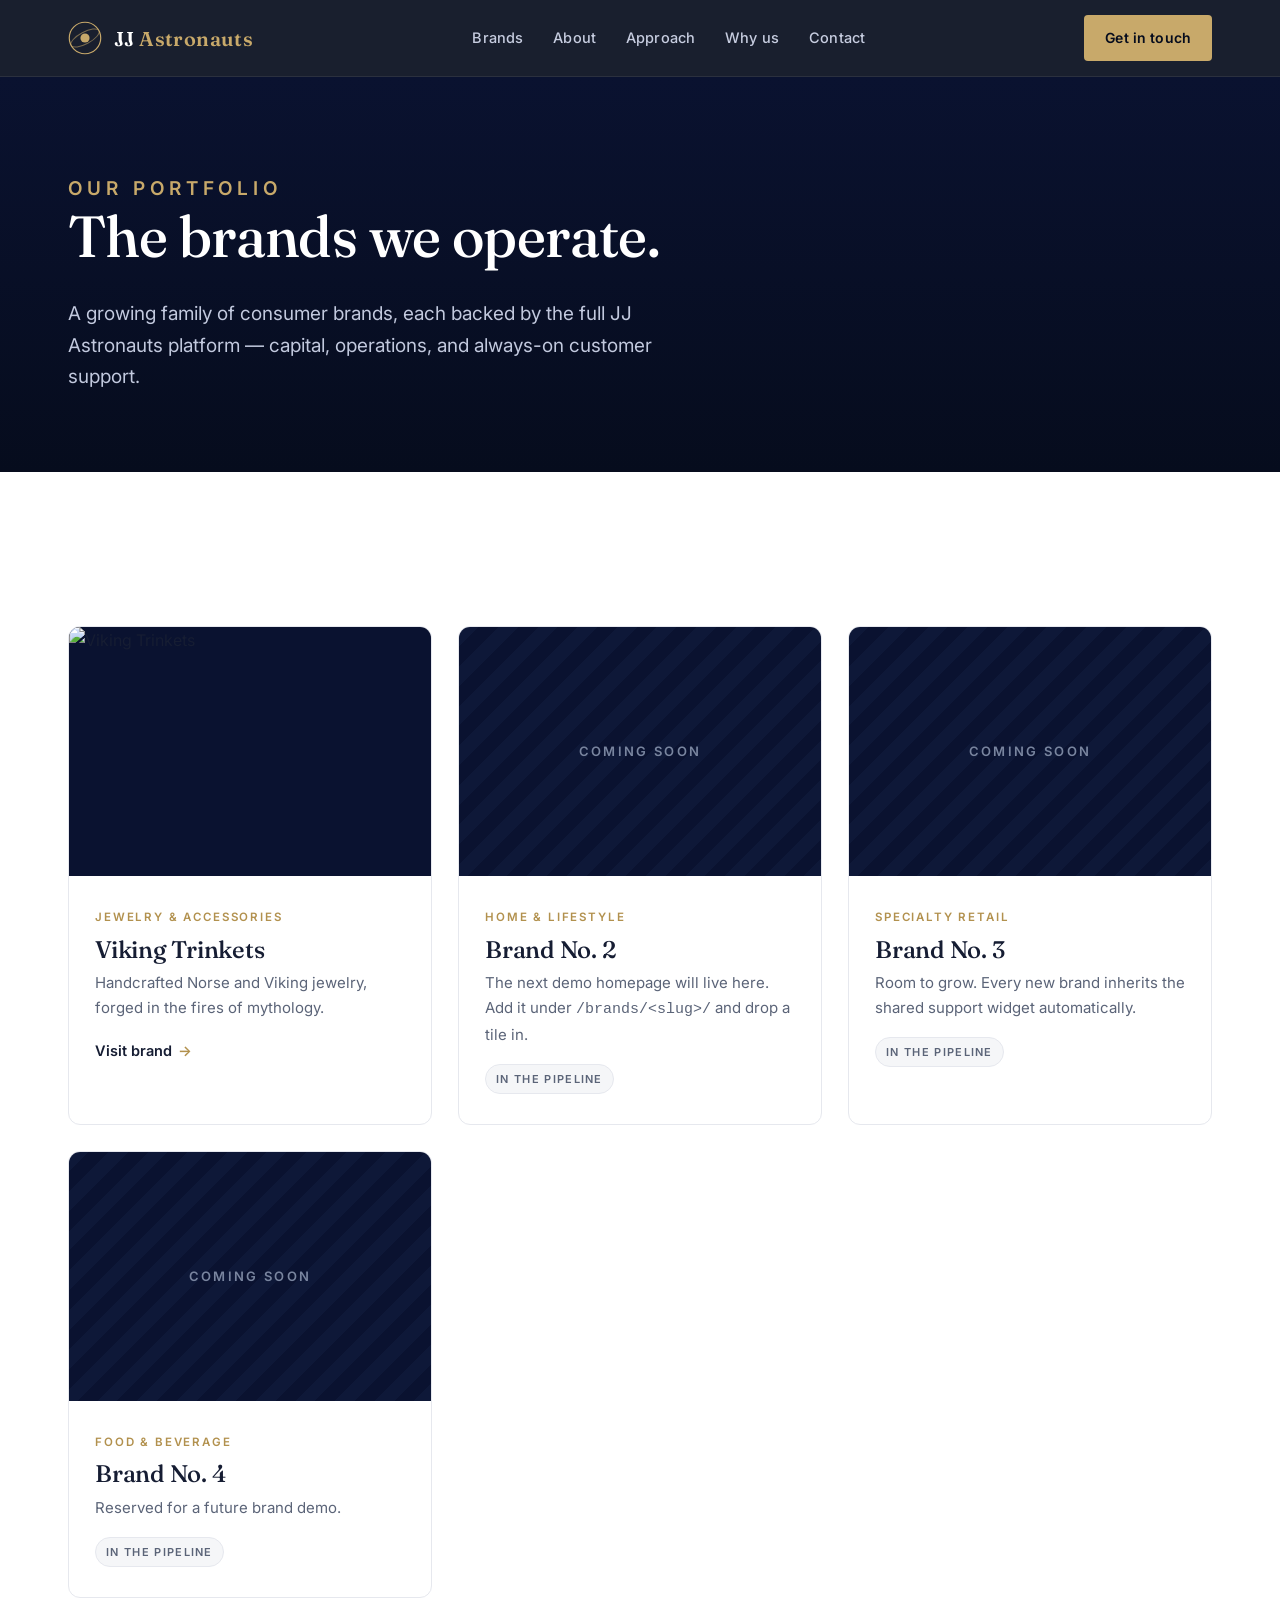
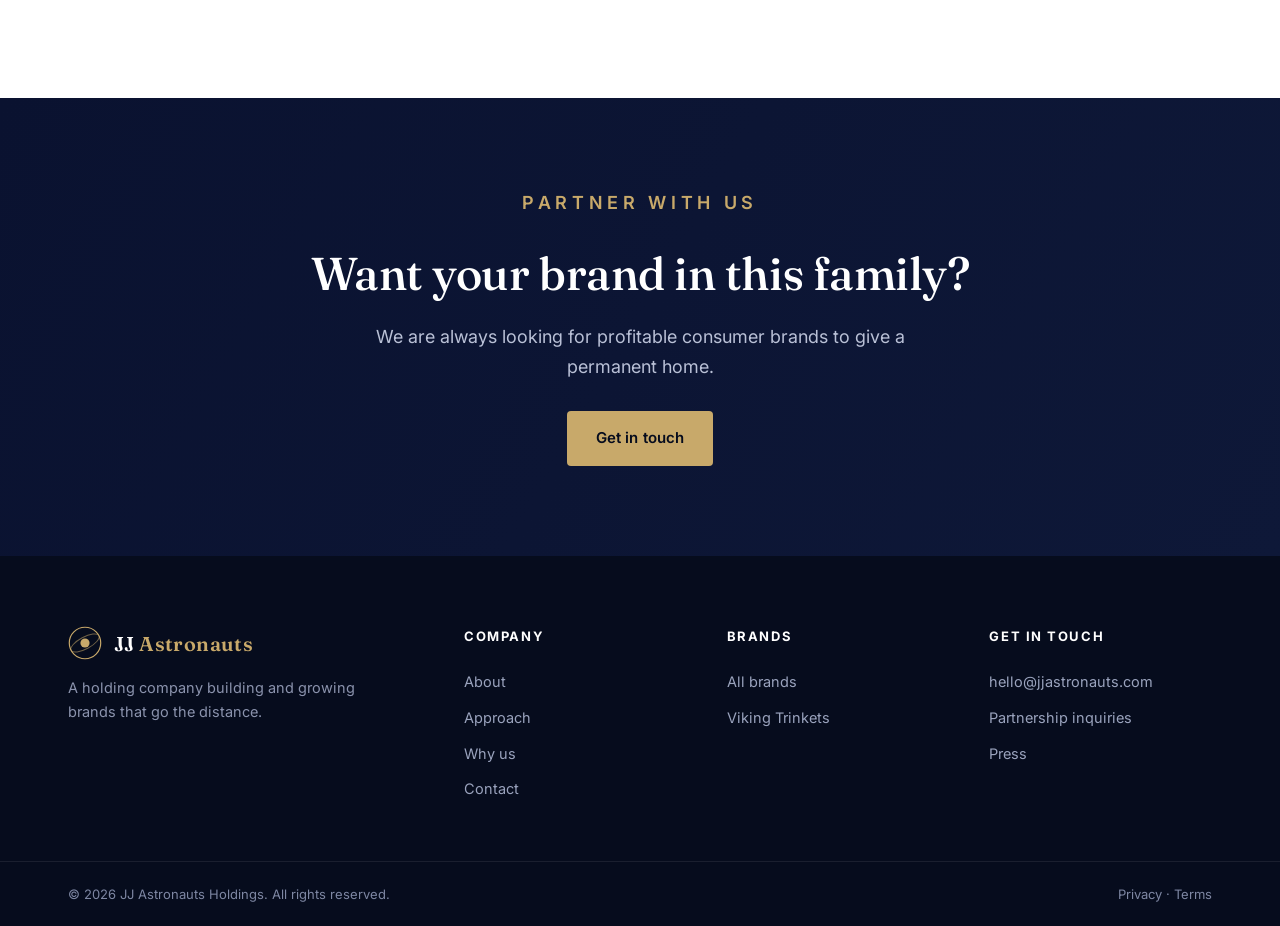
==== brands.html @ 71f46509 "Restructure as JJ Astronauts holding company with brands - New JJ Astronauts corporate homepage (pre" ====
<!DOCTYPE html>
<html lang="en">
<head>
  <meta charset="UTF-8" />
  <meta name="viewport" content="width=device-width, initial-scale=1.0" />
  <title>Our Brands — JJ Astronauts</title>
  <meta name="description" content="The family of consumer brands operated by JJ Astronauts. Explore each brand's site." />
  <link rel="preconnect" href="https://fonts.googleapis.com" />
  <link rel="preconnect" href="https://fonts.gstatic.com" crossorigin />
  <link href="https://fonts.googleapis.com/css2?family=Fraunces:ital,opsz,wght@0,9..144,400;0,9..144,500;1,9..144,400;1,9..144,500&family=Inter:wght@400;500;600;700&display=swap" rel="stylesheet" />
  <link rel="stylesheet" href="/css/corporate.css" />
</head>
<body>

  <!-- Header -->
  <header class="site-header">
    <div class="container nav-inner">
      <a class="brand-logo" href="/" aria-label="JJ Astronauts home">
        <svg class="mark" viewBox="0 0 40 40" fill="none" xmlns="http://www.w3.org/2000/svg" aria-hidden="true">
          <circle cx="20" cy="20" r="18.5" stroke="#c8a96a" stroke-width="1.4"/>
          <ellipse cx="20" cy="20" rx="18.5" ry="7" stroke="#c8a96a" stroke-width="1.1" opacity=".55" transform="rotate(-28 20 20)"/>
          <circle cx="20" cy="20" r="5.4" fill="#c8a96a"/>
        </svg>
        <span class="wordmark"><b>JJ</b> <span>Astronauts</span></span>
      </a>
      <nav class="nav-links" aria-label="Primary">
        <a href="/brands">Brands</a>
        <a href="/#about">About</a>
        <a href="/#approach">Approach</a>
        <a href="/#values">Why us</a>
        <a href="/#contact">Contact</a>
      </nav>
      <div class="nav-cta">
        <a class="btn btn-gold" href="/#contact">Get in touch</a>
      </div>
    </div>
  </header>

  <!-- Page hero -->
  <section class="page-hero">
    <div class="container">
      <p class="eyebrow on-dark">Our portfolio</p>
      <h1>The brands we operate.</h1>
      <p>A growing family of consumer brands, each backed by the full JJ Astronauts platform &mdash; capital, operations, and always-on customer support.</p>
    </div>
  </section>

  <!-- Brand grid -->
  <section class="section">
    <div class="container">
      <div class="brand-grid">

        <!-- Viking Trinkets -->
        <a class="brand-card" href="/brands/viking-trinkets">
          <div class="thumb"><img src="https://vikingtrinkets.com/cdn/shop/files/Viking_Trinkets_A_highly_detailed_articulated_silver_serpent_lNb_YsHI.png?v=1779275568&width=928" alt="Viking Trinkets" /></div>
          <div class="meta">
            <span class="cat">Jewelry &amp; Accessories</span>
            <h3>Viking Trinkets</h3>
            <p>Handcrafted Norse and Viking jewelry, forged in the fires of mythology.</p>
            <span class="visit">Visit brand <span class="arrow">&rarr;</span></span>
          </div>
        </a>

        <!-- Placeholder tiles: copy a Viking-style tile here for each new demo brand -->
        <div class="brand-card soon">
          <div class="thumb"><span>Coming soon</span></div>
          <div class="meta">
            <span class="cat">Home &amp; Lifestyle</span>
            <h3>Brand No. 2</h3>
            <p>The next demo homepage will live here. Add it under <code>/brands/&lt;slug&gt;/</code> and drop a tile in.</p>
            <span class="badge-soon">In the pipeline</span>
          </div>
        </div>

        <div class="brand-card soon">
          <div class="thumb"><span>Coming soon</span></div>
          <div class="meta">
            <span class="cat">Specialty Retail</span>
            <h3>Brand No. 3</h3>
            <p>Room to grow. Every new brand inherits the shared support widget automatically.</p>
            <span class="badge-soon">In the pipeline</span>
          </div>
        </div>

        <div class="brand-card soon">
          <div class="thumb"><span>Coming soon</span></div>
          <div class="meta">
            <span class="cat">Food &amp; Beverage</span>
            <h3>Brand No. 4</h3>
            <p>Reserved for a future brand demo.</p>
            <span class="badge-soon">In the pipeline</span>
          </div>
        </div>

      </div>
    </div>
  </section>

  <!-- CTA -->
  <section class="cta-band" id="contact">
    <div class="container">
      <p class="eyebrow on-dark">Partner with us</p>
      <h2>Want your brand in this family?</h2>
      <p>We are always looking for profitable consumer brands to give a permanent home.</p>
      <a class="btn btn-gold" href="mailto:hello@jjastronauts.com">Get in touch</a>
    </div>
  </section>

  <!-- Footer -->
  <footer class="site-footer">
    <div class="container footer-grid">
      <div class="footer-brand">
        <a class="brand-logo" href="/">
          <svg class="mark" viewBox="0 0 40 40" fill="none" xmlns="http://www.w3.org/2000/svg" aria-hidden="true">
            <circle cx="20" cy="20" r="18.5" stroke="#c8a96a" stroke-width="1.4"/>
            <ellipse cx="20" cy="20" rx="18.5" ry="7" stroke="#c8a96a" stroke-width="1.1" opacity=".55" transform="rotate(-28 20 20)"/>
            <circle cx="20" cy="20" r="5.4" fill="#c8a96a"/>
          </svg>
          <span class="wordmark"><b>JJ</b> <span>Astronauts</span></span>
        </a>
        <p>A holding company building and growing brands that go the distance.</p>
      </div>
      <div class="footer-col">
        <h4>Company</h4>
        <a href="/#about">About</a>
        <a href="/#approach">Approach</a>
        <a href="/#values">Why us</a>
        <a href="/#contact">Contact</a>
      </div>
      <div class="footer-col">
        <h4>Brands</h4>
        <a href="/brands">All brands</a>
        <a href="/brands/viking-trinkets">Viking Trinkets</a>
      </div>
      <div class="footer-col">
        <h4>Get in touch</h4>
        <a href="mailto:hello@jjastronauts.com">hello@jjastronauts.com</a>
        <a href="/#contact">Partnership inquiries</a>
        <a href="/#contact">Press</a>
      </div>
    </div>
    <div class="footer-bottom">
      <div class="container">
        <span>&copy; 2026 JJ Astronauts Holdings. All rights reserved.</span>
        <span>Privacy &middot; Terms</span>
      </div>
    </div>
  </footer>

  <!-- z3n-jjastro Zendesk Widget (shared loader, applies to every page) -->
  <script src="/zendesk.js"></script>

</body>
</html>
---- css/corporate.css ----
:root {
  --navy: #0a1230;
  --navy-deep: #060c1d;
  --navy-soft: #0e1838;
  --ink: #161d33;
  --muted: #5b6478;
  --paper: #ffffff;
  --mist: #f5f6f8;
  --line: #e6e8ee;
  --gold: #c8a96a;
  --gold-dark: #b2914e;
  --maxw: 1200px;
}

* { box-sizing: border-box; }
html { scroll-behavior: smooth; }
body {
  margin: 0;
  font-family: "Inter", system-ui, -apple-system, sans-serif;
  color: var(--ink);
  background: var(--paper);
  line-height: 1.65;
  -webkit-font-smoothing: antialiased;
}
img { max-width: 100%; display: block; }
a { color: inherit; text-decoration: none; }

h1, h2, h3 {
  font-family: "Fraunces", Georgia, serif;
  font-weight: 500;
  line-height: 1.12;
  letter-spacing: -0.01em;
  margin: 0 0 .5em;
  color: var(--ink);
}

.container { width: 100%; max-width: var(--maxw); margin: 0 auto; padding: 0 28px; }
.eyebrow {
  text-transform: uppercase;
  letter-spacing: .26em;
  font-size: 12px;
  font-weight: 600;
  color: var(--gold-dark);
  margin: 0 0 18px;
}
.eyebrow.on-dark { color: var(--gold); }

/* Buttons */
.btn {
  display: inline-flex;
  align-items: center;
  gap: 8px;
  border: 1px solid transparent;
  cursor: pointer;
  font-family: inherit;
  font-weight: 600;
  font-size: 15px;
  letter-spacing: .01em;
  padding: 14px 28px;
  border-radius: 4px;
  transition: all .18s ease;
}
.btn-gold { background: var(--gold); color: var(--navy-deep); }
.btn-gold:hover { background: var(--gold-dark); color: #fff; }
.btn-ghost { background: transparent; color: #fff; border-color: rgba(255,255,255,.35); }
.btn-ghost:hover { border-color: #fff; background: rgba(255,255,255,.06); }
.btn-dark { background: var(--navy); color: #fff; }
.btn-dark:hover { background: var(--navy-soft); }
.btn-outline { background: transparent; color: var(--ink); border-color: var(--line); }
.btn-outline:hover { border-color: var(--ink); }

/* Header / nav */
.site-header {
  position: sticky;
  top: 0;
  z-index: 60;
  background: rgba(6, 12, 29, .92);
  backdrop-filter: blur(10px);
  border-bottom: 1px solid rgba(255,255,255,.08);
}
.nav-inner {
  display: flex;
  align-items: center;
  justify-content: space-between;
  height: 76px;
  gap: 28px;
}
.brand-logo { display: flex; align-items: center; gap: 12px; color: #fff; }
.brand-logo .mark { width: 34px; height: 34px; flex: none; }
.brand-logo .wordmark { font-family: "Fraunces", serif; font-size: 20px; letter-spacing: .02em; }
.brand-logo .wordmark b { font-weight: 600; }
.brand-logo .wordmark span { color: var(--gold); font-weight: 600; }
.nav-links { display: flex; align-items: center; gap: 30px; }
.nav-links a {
  color: #c7cde0;
  font-size: 14.5px;
  font-weight: 500;
  letter-spacing: .01em;
  transition: color .15s ease;
}
.nav-links a:hover { color: #fff; }
.nav-cta { display: flex; align-items: center; gap: 14px; }
.nav-cta .btn { padding: 10px 20px; font-size: 14px; }

/* Hero */
.hero {
  background:
    radial-gradient(1px 1px at 20% 30%, rgba(255,255,255,.7), transparent),
    radial-gradient(1px 1px at 70% 20%, rgba(255,255,255,.5), transparent),
    radial-gradient(1.5px 1.5px at 40% 70%, rgba(255,255,255,.6), transparent),
    radial-gradient(1px 1px at 85% 60%, rgba(255,255,255,.45), transparent),
    radial-gradient(1px 1px at 55% 45%, rgba(255,255,255,.5), transparent),
    radial-gradient(900px 500px at 75% -10%, rgba(60,90,180,.35), transparent),
    linear-gradient(180deg, var(--navy) 0%, var(--navy-deep) 100%);
  color: #fff;
  position: relative;
  overflow: hidden;
}
.hero-inner { padding: 110px 0 120px; max-width: 760px; }
.hero h1 { font-size: clamp(40px, 6vw, 72px); color: #fff; margin-bottom: 22px; }
.hero h1 em { font-style: italic; color: var(--gold); }
.hero p.lead { font-size: 20px; color: #c2c9de; max-width: 600px; margin: 0 0 36px; }
.hero-actions { display: flex; gap: 14px; flex-wrap: wrap; }

/* Stats band */
.stats {
  background: var(--navy-deep);
  border-top: 1px solid rgba(255,255,255,.08);
  color: #fff;
}
.stats-grid {
  display: grid;
  grid-template-columns: repeat(4, 1fr);
  gap: 1px;
  background: rgba(255,255,255,.08);
}
.stat { background: var(--navy-deep); padding: 40px 28px; text-align: center; }
.stat .num { font-family: "Fraunces", serif; font-size: 44px; color: var(--gold); line-height: 1; }
.stat .label { color: #9aa3bd; font-size: 14px; margin-top: 10px; letter-spacing: .04em; }

/* Section base */
.section { padding: 100px 0; }
.section.mist { background: var(--mist); }
.section-head { max-width: 680px; }
.section-head.center { margin: 0 auto; text-align: center; }
.section-head h2 { font-size: clamp(30px, 4vw, 46px); }
.section-head p { color: var(--muted); font-size: 18px; }

/* About split */
.split { display: grid; grid-template-columns: 0.9fr 1.1fr; gap: 64px; align-items: start; }
.split h2 { font-size: clamp(28px, 3.6vw, 42px); }
.split .body p { color: var(--muted); font-size: 17px; margin-bottom: 18px; }
.split .body p:last-child { margin-bottom: 0; }

/* Approach cards */
.cards { display: grid; grid-template-columns: repeat(3, 1fr); gap: 24px; margin-top: 54px; }
.card {
  background: var(--paper);
  border: 1px solid var(--line);
  border-radius: 10px;
  padding: 36px 30px;
  transition: transform .2s ease, box-shadow .2s ease;
}
.card:hover { transform: translateY(-4px); box-shadow: 0 18px 40px rgba(10,18,48,.08); }
.card .ico {
  width: 46px; height: 46px; border-radius: 9px;
  background: var(--navy); color: var(--gold);
  display: grid; place-items: center; margin-bottom: 22px;
}
.card h3 { font-size: 22px; margin-bottom: 10px; }
.card p { color: var(--muted); font-size: 15.5px; margin: 0; }

/* Featured / brand tiles */
.brand-grid { display: grid; grid-template-columns: repeat(3, 1fr); gap: 26px; margin-top: 54px; }
.brand-card {
  position: relative;
  display: block;
  border: 1px solid var(--line);
  border-radius: 12px;
  overflow: hidden;
  background: var(--paper);
  transition: transform .22s ease, box-shadow .22s ease, border-color .22s ease;
}
.brand-card:hover { transform: translateY(-5px); box-shadow: 0 24px 50px rgba(10,18,48,.12); border-color: #d6dae4; }
.brand-card .thumb { aspect-ratio: 16 / 11; overflow: hidden; background: var(--navy); }
.brand-card .thumb img { width: 100%; height: 100%; object-fit: cover; transition: transform .4s ease; }
.brand-card:hover .thumb img { transform: scale(1.05); }
.brand-card .meta { padding: 26px 26px 30px; }
.brand-card .cat { text-transform: uppercase; letter-spacing: .16em; font-size: 11.5px; font-weight: 600; color: var(--gold-dark); }
.brand-card h3 { font-size: 24px; margin: 8px 0 8px; }
.brand-card p { color: var(--muted); font-size: 15px; margin: 0 0 16px; }
.brand-card .visit { color: var(--ink); font-weight: 600; font-size: 14.5px; display: inline-flex; gap: 6px; align-items: center; }
.brand-card .visit .arrow { color: var(--gold-dark); transition: transform .2s ease; }
.brand-card:hover .visit .arrow { transform: translateX(4px); }

/* Soon tile */
.brand-card.soon { cursor: default; }
.brand-card.soon:hover { transform: none; box-shadow: none; border-color: var(--line); }
.brand-card.soon .thumb {
  background:
    repeating-linear-gradient(135deg, #0e1838 0 14px, #0a1230 14px 28px);
  display: grid; place-items: center;
}
.brand-card.soon .thumb span { color: #79859f; font-size: 13px; letter-spacing: .18em; text-transform: uppercase; font-weight: 600; }
.badge-soon { display: inline-block; background: var(--mist); border: 1px solid var(--line); color: var(--muted); font-size: 11px; font-weight: 600; letter-spacing: .12em; text-transform: uppercase; padding: 5px 10px; border-radius: 999px; }

.center-cta { text-align: center; margin-top: 50px; }

/* Values band */
.values { background: var(--navy); color: #fff; }
.values .section-head h2 { color: #fff; }
.values .section-head p { color: #aab2cb; }
.values-grid { display: grid; grid-template-columns: repeat(3, 1fr); gap: 40px; margin-top: 50px; }
.value h3 { color: #fff; font-size: 21px; display: flex; align-items: center; gap: 12px; }
.value h3::before { content: ""; width: 26px; height: 2px; background: var(--gold); }
.value p { color: #aab2cb; font-size: 15.5px; margin: 8px 0 0; }

/* CTA */
.cta-band {
  background: linear-gradient(120deg, var(--navy) 0%, var(--navy-soft) 100%);
  color: #fff; text-align: center; padding: 90px 0;
}
.cta-band h2 { color: #fff; font-size: clamp(30px, 4vw, 46px); }
.cta-band p { color: #b9c0d6; font-size: 18px; max-width: 540px; margin: 0 auto 30px; }

/* Page hero (brands/about) */
.page-hero {
  background: linear-gradient(180deg, var(--navy) 0%, var(--navy-deep) 100%);
  color: #fff; padding: 90px 0 80px;
}
.page-hero h1 { color: #fff; font-size: clamp(36px, 5vw, 58px); }
.page-hero p { color: #c2c9de; font-size: 19px; max-width: 620px; margin: 6px 0 0; }

/* Footer */
.site-footer { background: var(--navy-deep); color: #aeb6cd; padding-top: 70px; }
.footer-grid { display: grid; grid-template-columns: 1.6fr 1fr 1fr 1fr; gap: 40px; padding-bottom: 54px; }
.footer-brand .brand-logo { margin-bottom: 16px; }
.footer-brand p { color: #8b93ad; font-size: 14.5px; max-width: 300px; }
.footer-col h4 { color: #fff; font-family: "Inter", sans-serif; font-size: 13px; text-transform: uppercase; letter-spacing: .12em; margin: 0 0 16px; }
.footer-col a { display: block; padding: 6px 0; font-size: 14.5px; color: #9aa3bd; }
.footer-col a:hover { color: var(--gold); }
.footer-bottom { border-top: 1px solid rgba(255,255,255,.08); padding: 22px 0; }
.footer-bottom .container { display: flex; justify-content: space-between; flex-wrap: wrap; gap: 10px; font-size: 13px; color: #7e87a3; }

/* Responsive */
@media (max-width: 980px) {
  .stats-grid { grid-template-columns: repeat(2, 1fr); }
  .split { grid-template-columns: 1fr; gap: 32px; }
  .cards, .brand-grid, .values-grid { grid-template-columns: 1fr 1fr; }
  .footer-grid { grid-template-columns: 1fr 1fr; }
}
@media (max-width: 720px) {
  .nav-links { display: none; }
  .cards, .brand-grid, .values-grid { grid-template-columns: 1fr; }
  .hero-inner { padding: 80px 0 90px; }
  .section { padding: 70px 0; }
}
@media (max-width: 520px) {
  .stats-grid { grid-template-columns: 1fr; }
  .footer-grid { grid-template-columns: 1fr; }
}
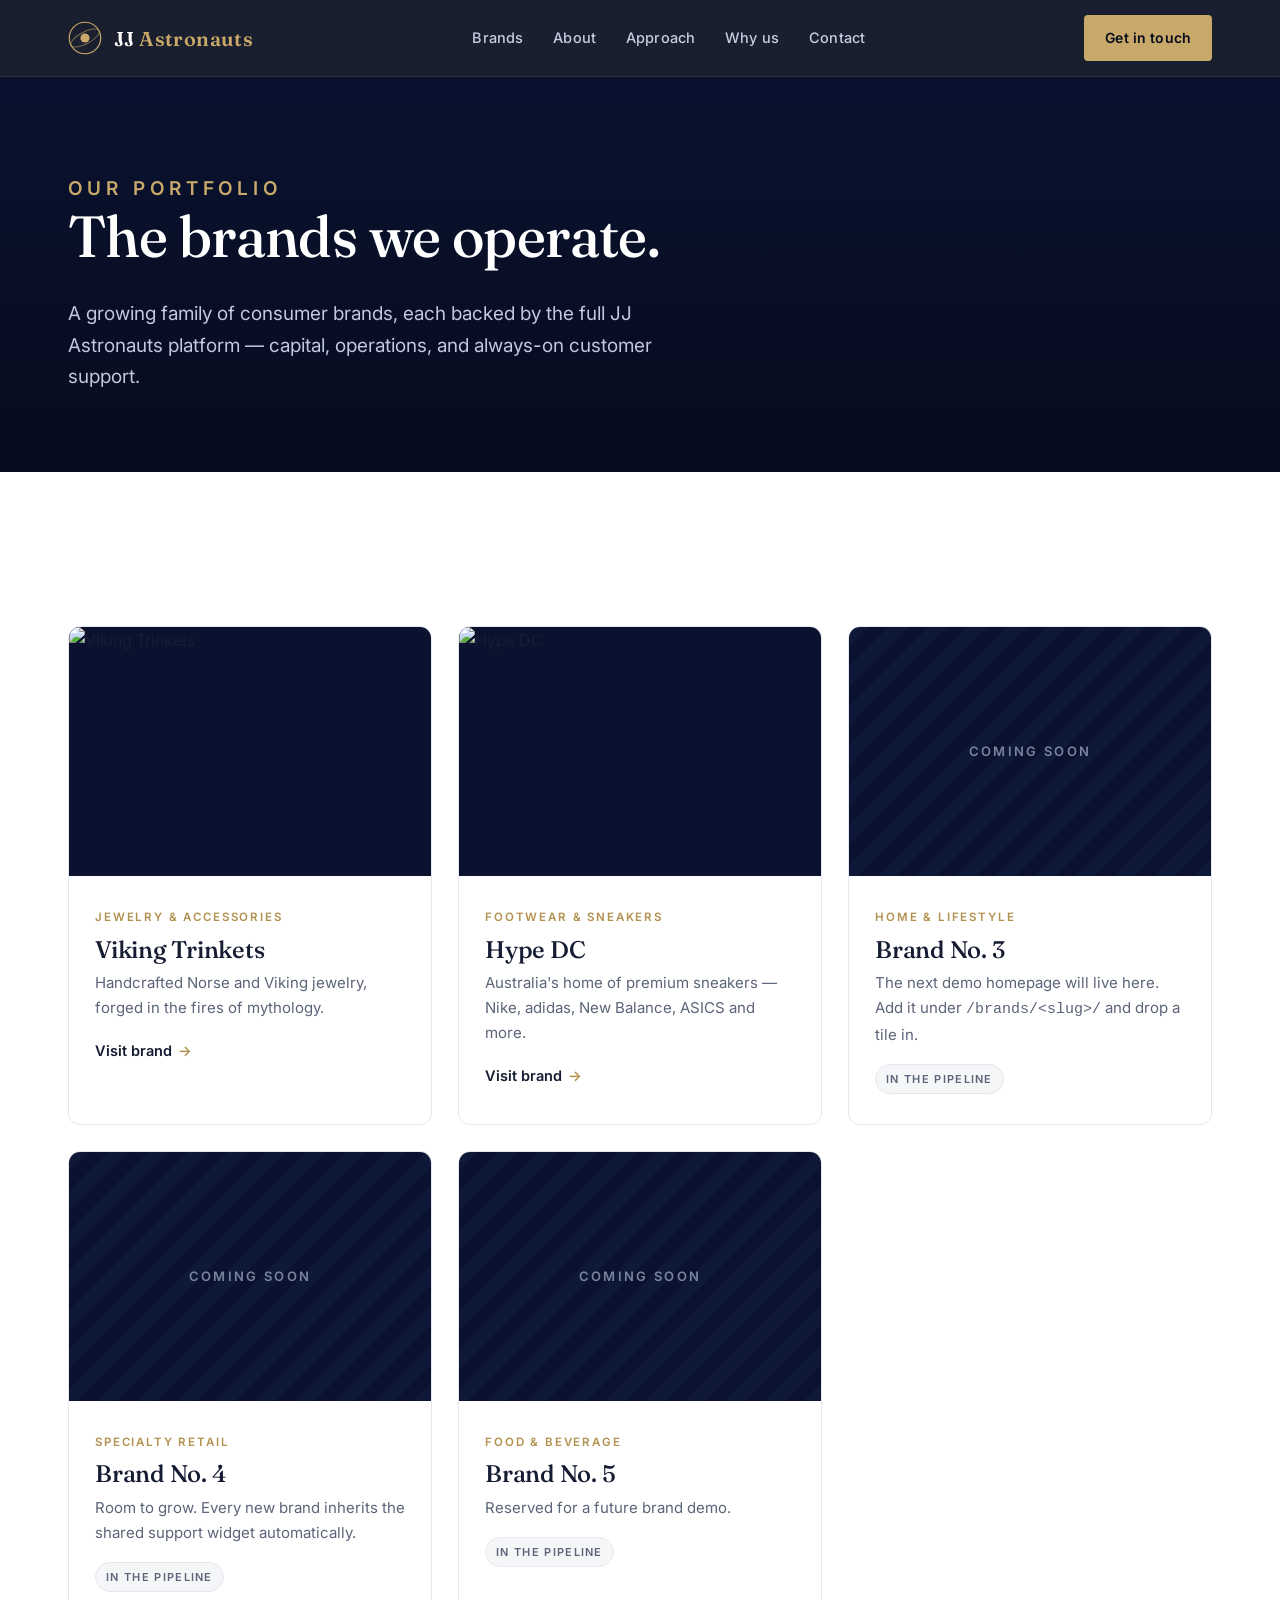
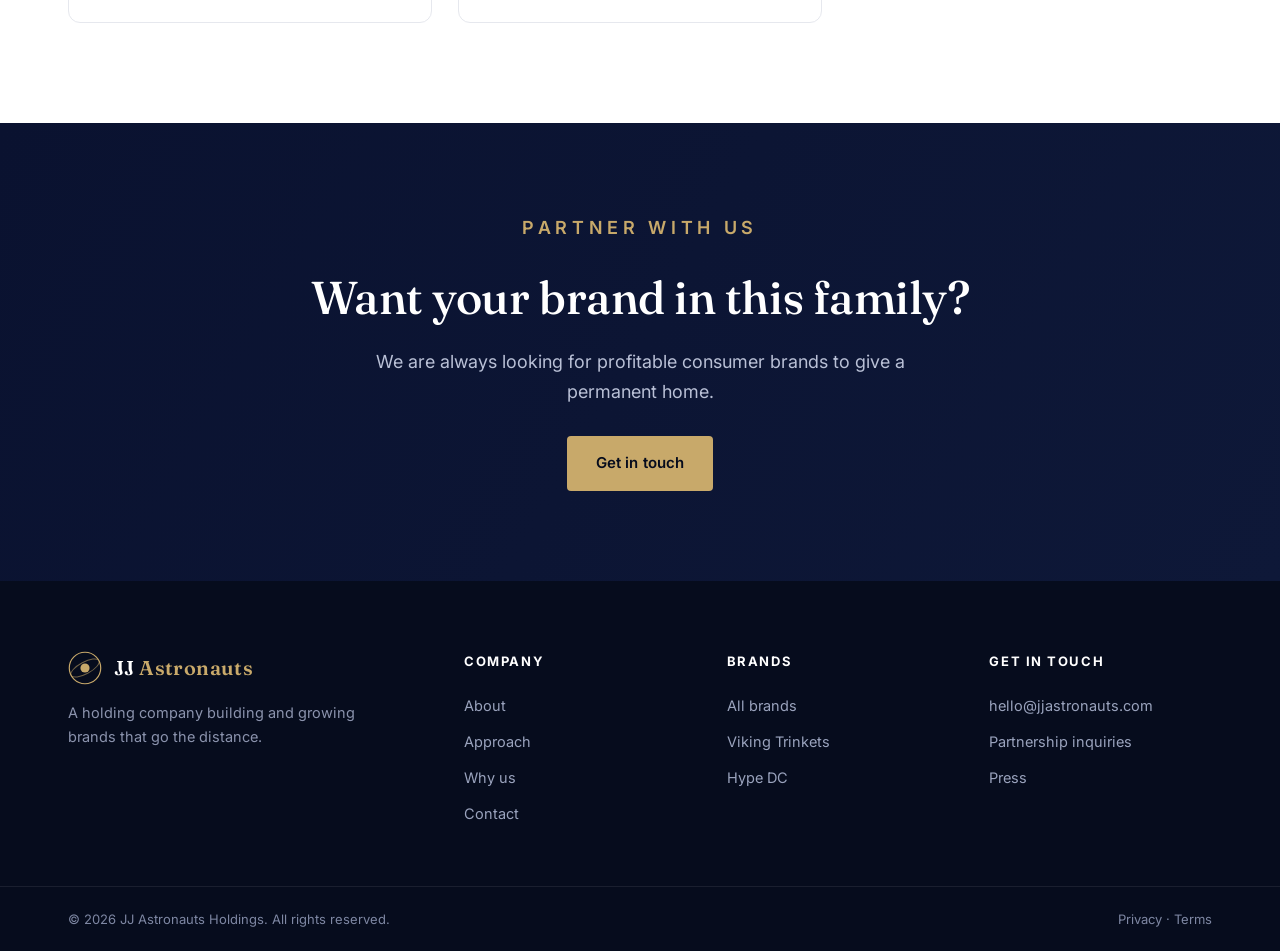
==== commit 002fcaf0: "Add Hype DC brand (sneaker retailer) emulating hypedc.com/au - New /brands/hype-dc demo homepage in " ====
--- a/brands.html
+++ b/brands.html
@@ -61,12 +61,23 @@
           </div>
         </a>
 
-        <!-- Placeholder tiles: copy a Viking-style tile here for each new demo brand -->
+        <!-- Hype DC -->
+        <a class="brand-card" href="/brands/hype-dc">
+          <div class="thumb"><img src="https://images.unsplash.com/photo-1542291026-7eec264c27ff?w=900&q=80" alt="Hype DC" /></div>
+          <div class="meta">
+            <span class="cat">Footwear &amp; Sneakers</span>
+            <h3>Hype DC</h3>
+            <p>Australia's home of premium sneakers &mdash; Nike, adidas, New Balance, ASICS and more.</p>
+            <span class="visit">Visit brand <span class="arrow">&rarr;</span></span>
+          </div>
+        </a>
+
+        <!-- Placeholder tiles: copy a brand tile here for each new demo brand -->
         <div class="brand-card soon">
           <div class="thumb"><span>Coming soon</span></div>
           <div class="meta">
             <span class="cat">Home &amp; Lifestyle</span>
-            <h3>Brand No. 2</h3>
+            <h3>Brand No. 3</h3>
             <p>The next demo homepage will live here. Add it under <code>/brands/&lt;slug&gt;/</code> and drop a tile in.</p>
             <span class="badge-soon">In the pipeline</span>
           </div>
@@ -76,7 +87,7 @@
           <div class="thumb"><span>Coming soon</span></div>
           <div class="meta">
             <span class="cat">Specialty Retail</span>
-            <h3>Brand No. 3</h3>
+            <h3>Brand No. 4</h3>
             <p>Room to grow. Every new brand inherits the shared support widget automatically.</p>
             <span class="badge-soon">In the pipeline</span>
           </div>
@@ -86,7 +97,7 @@
           <div class="thumb"><span>Coming soon</span></div>
           <div class="meta">
             <span class="cat">Food &amp; Beverage</span>
-            <h3>Brand No. 4</h3>
+            <h3>Brand No. 5</h3>
             <p>Reserved for a future brand demo.</p>
             <span class="badge-soon">In the pipeline</span>
           </div>
@@ -131,6 +142,7 @@
         <h4>Brands</h4>
         <a href="/brands">All brands</a>
         <a href="/brands/viking-trinkets">Viking Trinkets</a>
+        <a href="/brands/hype-dc">Hype DC</a>
       </div>
       <div class="footer-col">
         <h4>Get in touch</h4>
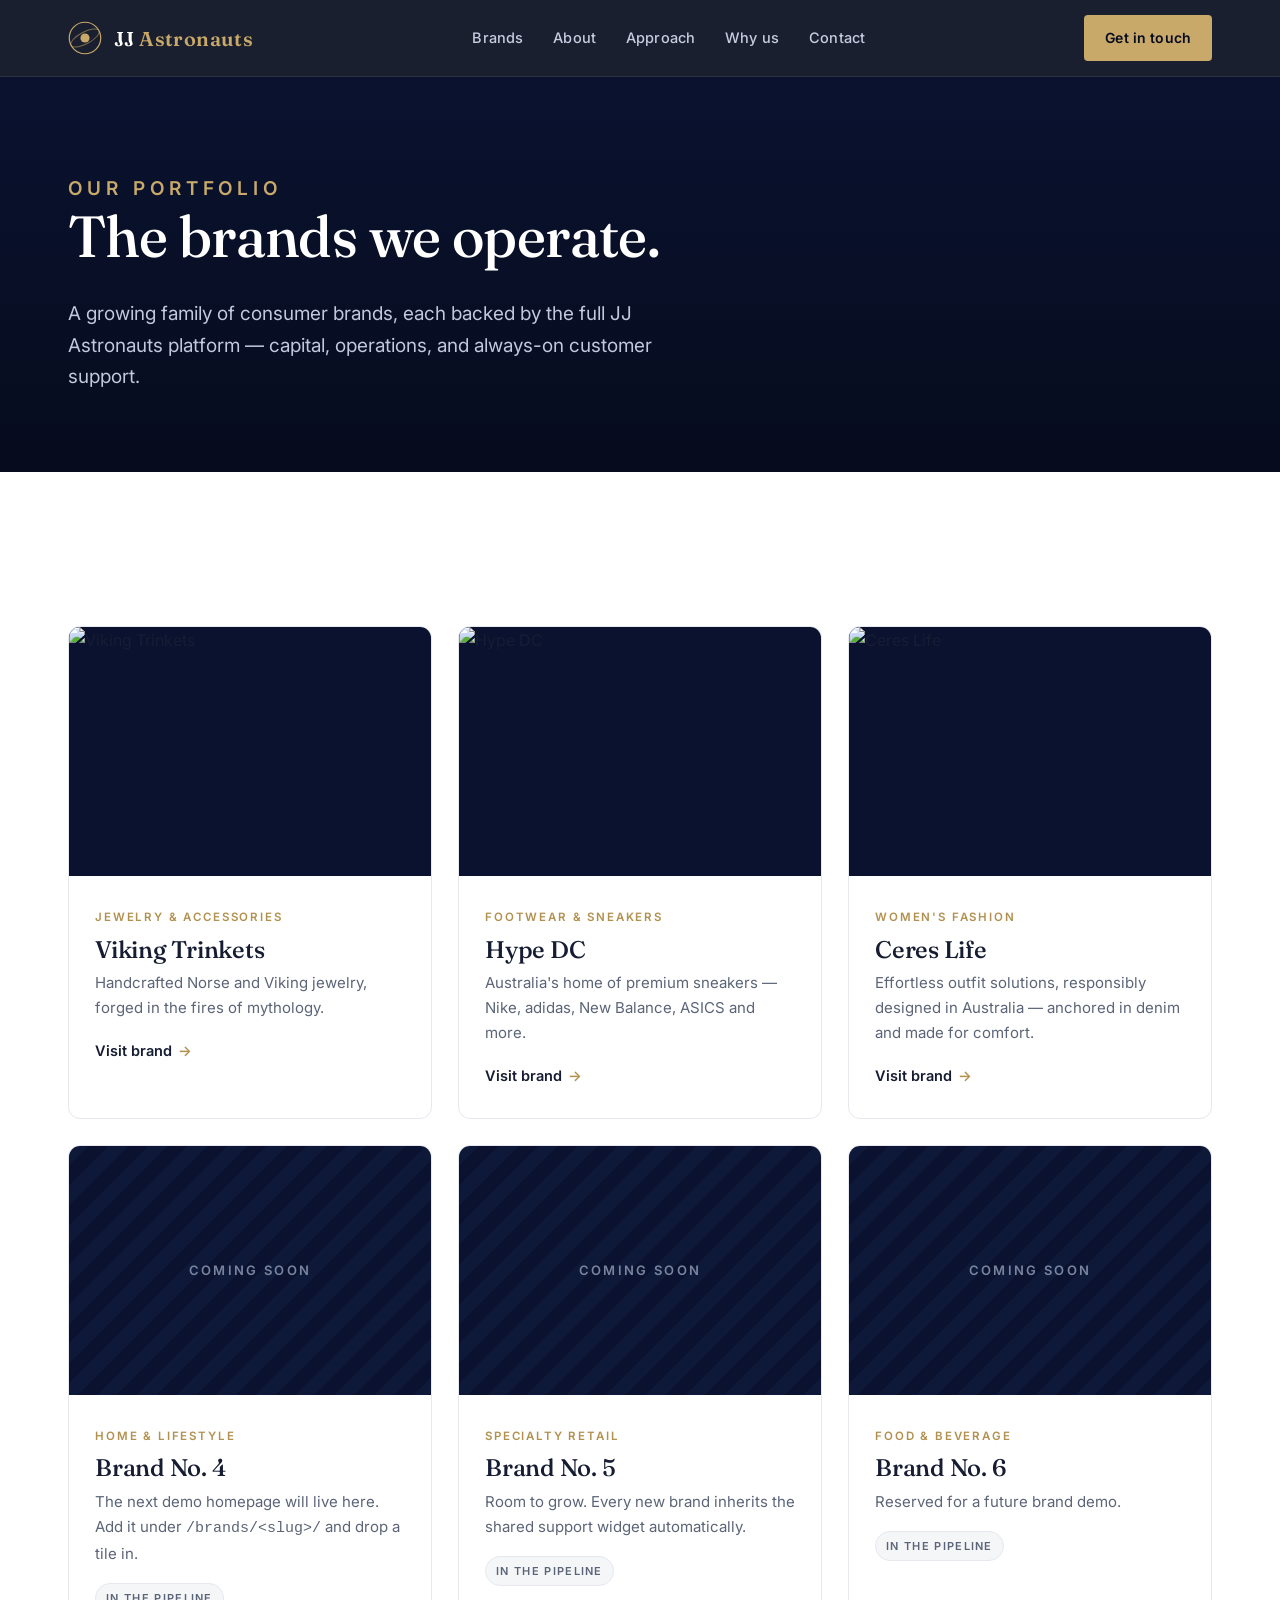
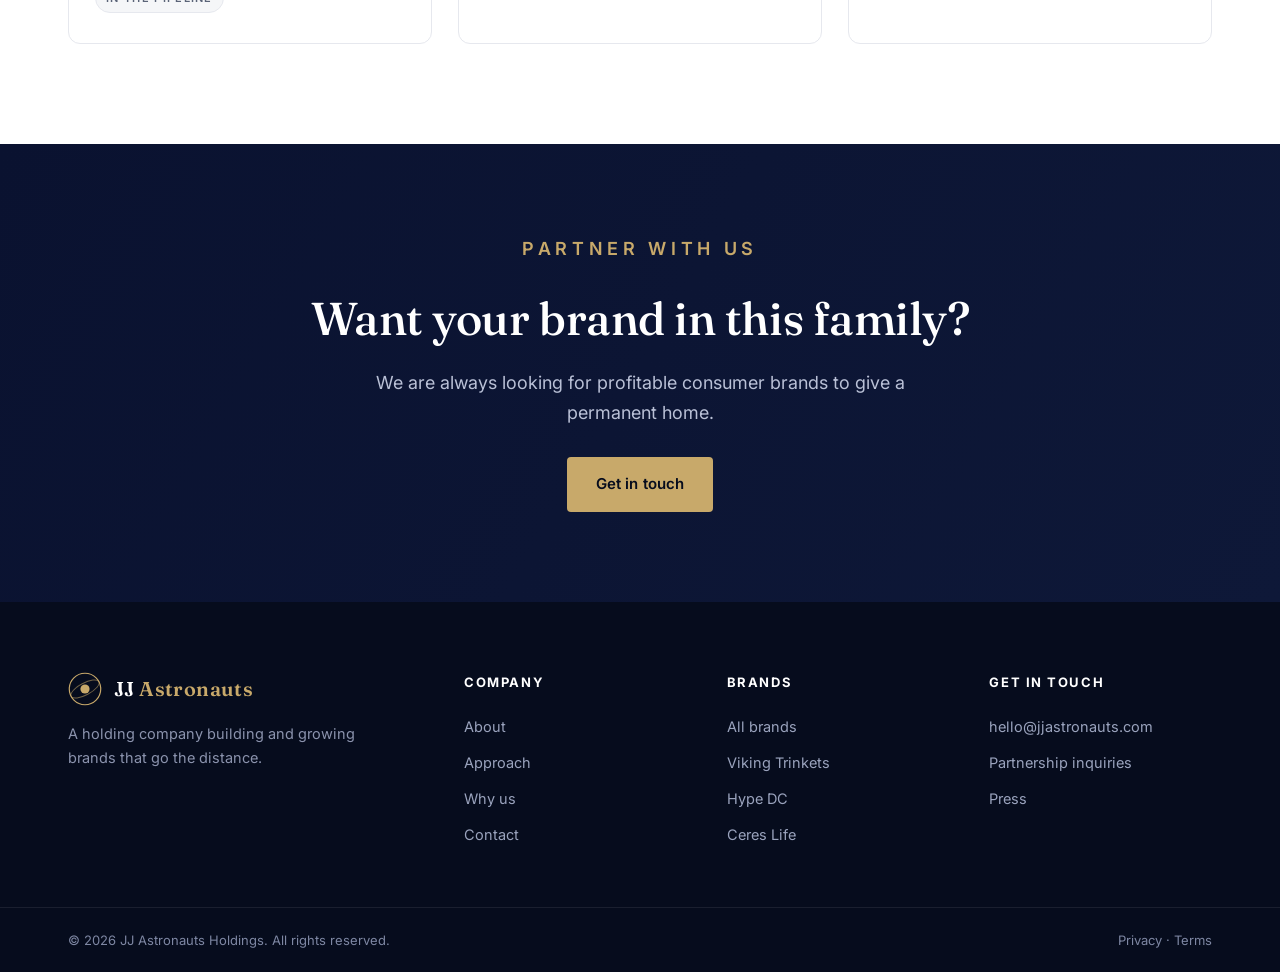
==== commit 883ec1a1: "Add Ceres Life brand (women's fashion) emulating cereslife.com New /brands/ceres-life homepage with " ====
--- a/brands.html
+++ b/brands.html
@@ -72,12 +72,23 @@
           </div>
         </a>
 
+        <!-- Ceres Life -->
+        <a class="brand-card" href="/brands/ceres-life">
+          <div class="thumb"><img src="https://images.unsplash.com/photo-1490481651871-ab68de25d43d?w=900&q=80" alt="Ceres Life" /></div>
+          <div class="meta">
+            <span class="cat">Women's Fashion</span>
+            <h3>Ceres Life</h3>
+            <p>Effortless outfit solutions, responsibly designed in Australia &mdash; anchored in denim and made for comfort.</p>
+            <span class="visit">Visit brand <span class="arrow">&rarr;</span></span>
+          </div>
+        </a>
+
         <!-- Placeholder tiles: copy a brand tile here for each new demo brand -->
         <div class="brand-card soon">
           <div class="thumb"><span>Coming soon</span></div>
           <div class="meta">
             <span class="cat">Home &amp; Lifestyle</span>
-            <h3>Brand No. 3</h3>
+            <h3>Brand No. 4</h3>
             <p>The next demo homepage will live here. Add it under <code>/brands/&lt;slug&gt;/</code> and drop a tile in.</p>
             <span class="badge-soon">In the pipeline</span>
           </div>
@@ -87,7 +98,7 @@
           <div class="thumb"><span>Coming soon</span></div>
           <div class="meta">
             <span class="cat">Specialty Retail</span>
-            <h3>Brand No. 4</h3>
+            <h3>Brand No. 5</h3>
             <p>Room to grow. Every new brand inherits the shared support widget automatically.</p>
             <span class="badge-soon">In the pipeline</span>
           </div>
@@ -97,7 +108,7 @@
           <div class="thumb"><span>Coming soon</span></div>
           <div class="meta">
             <span class="cat">Food &amp; Beverage</span>
-            <h3>Brand No. 5</h3>
+            <h3>Brand No. 6</h3>
             <p>Reserved for a future brand demo.</p>
             <span class="badge-soon">In the pipeline</span>
           </div>
@@ -143,6 +154,7 @@
         <a href="/brands">All brands</a>
         <a href="/brands/viking-trinkets">Viking Trinkets</a>
         <a href="/brands/hype-dc">Hype DC</a>
+        <a href="/brands/ceres-life">Ceres Life</a>
       </div>
       <div class="footer-col">
         <h4>Get in touch</h4>
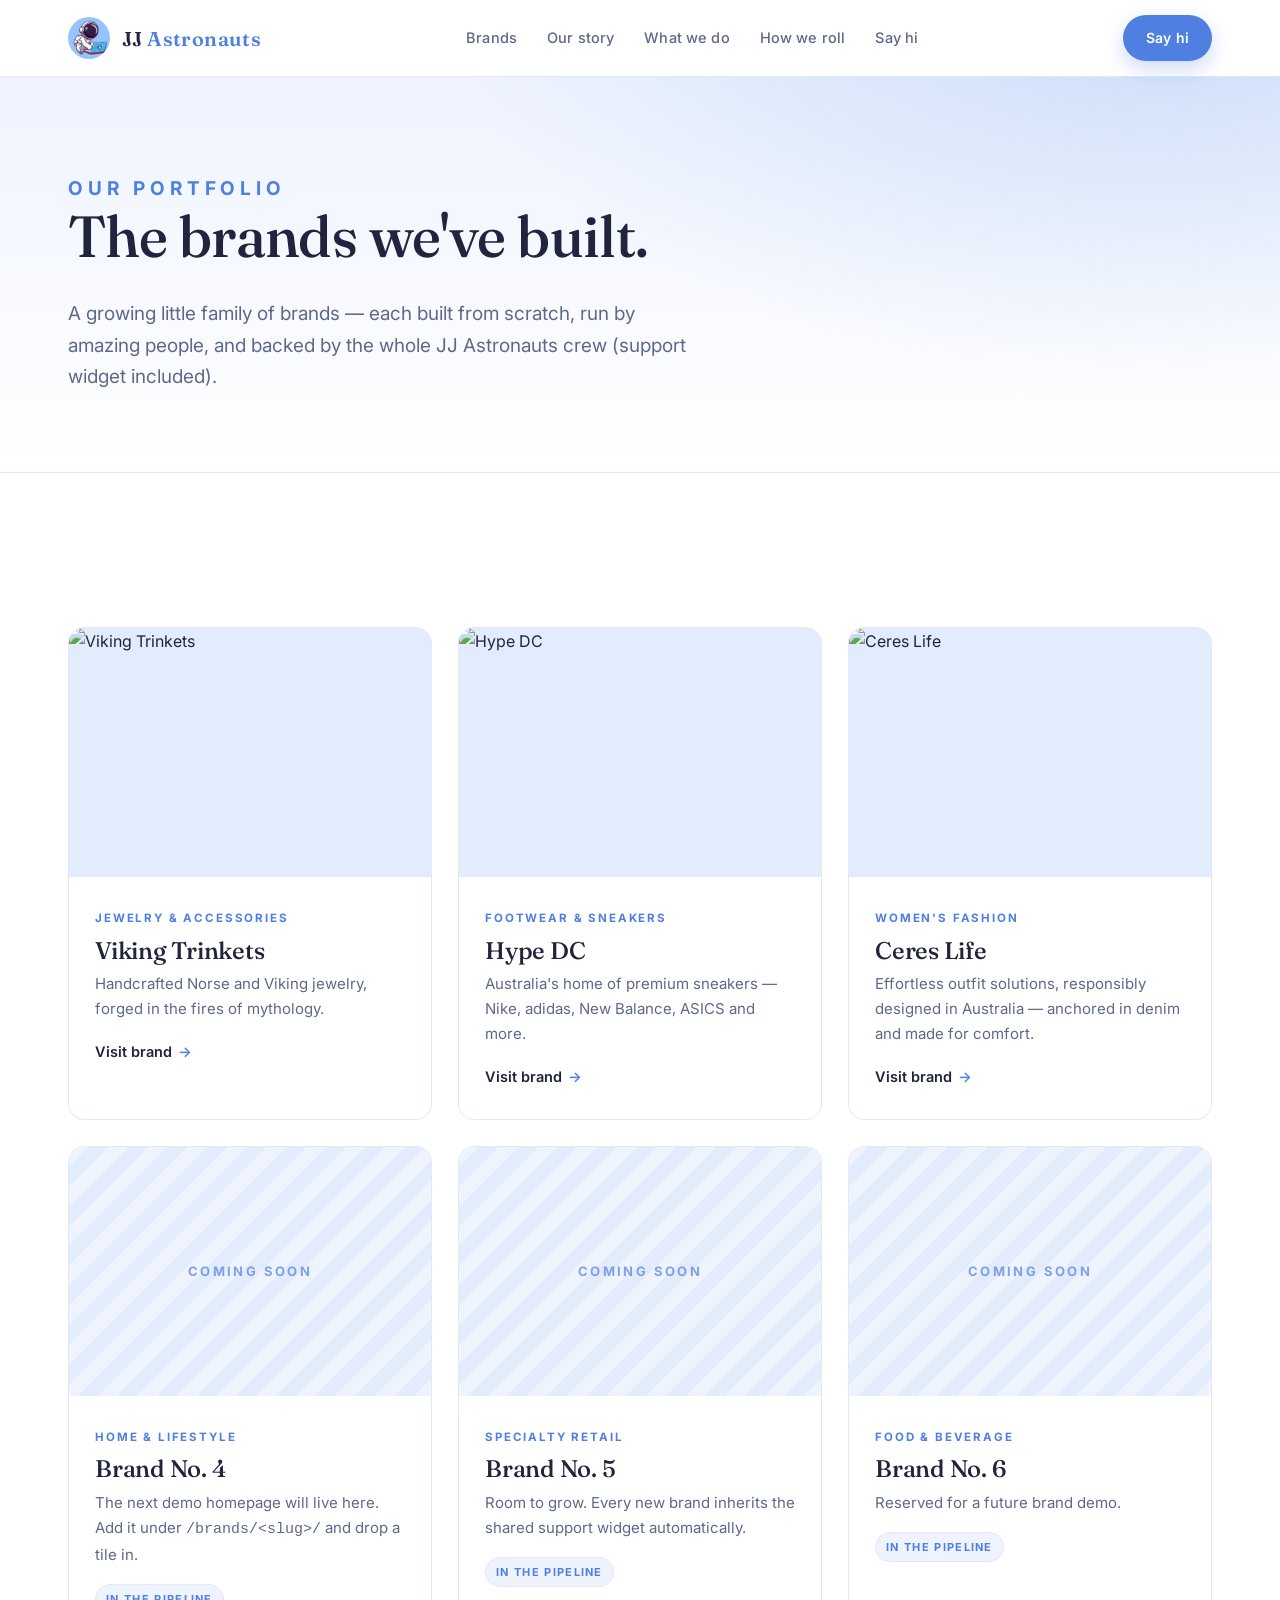
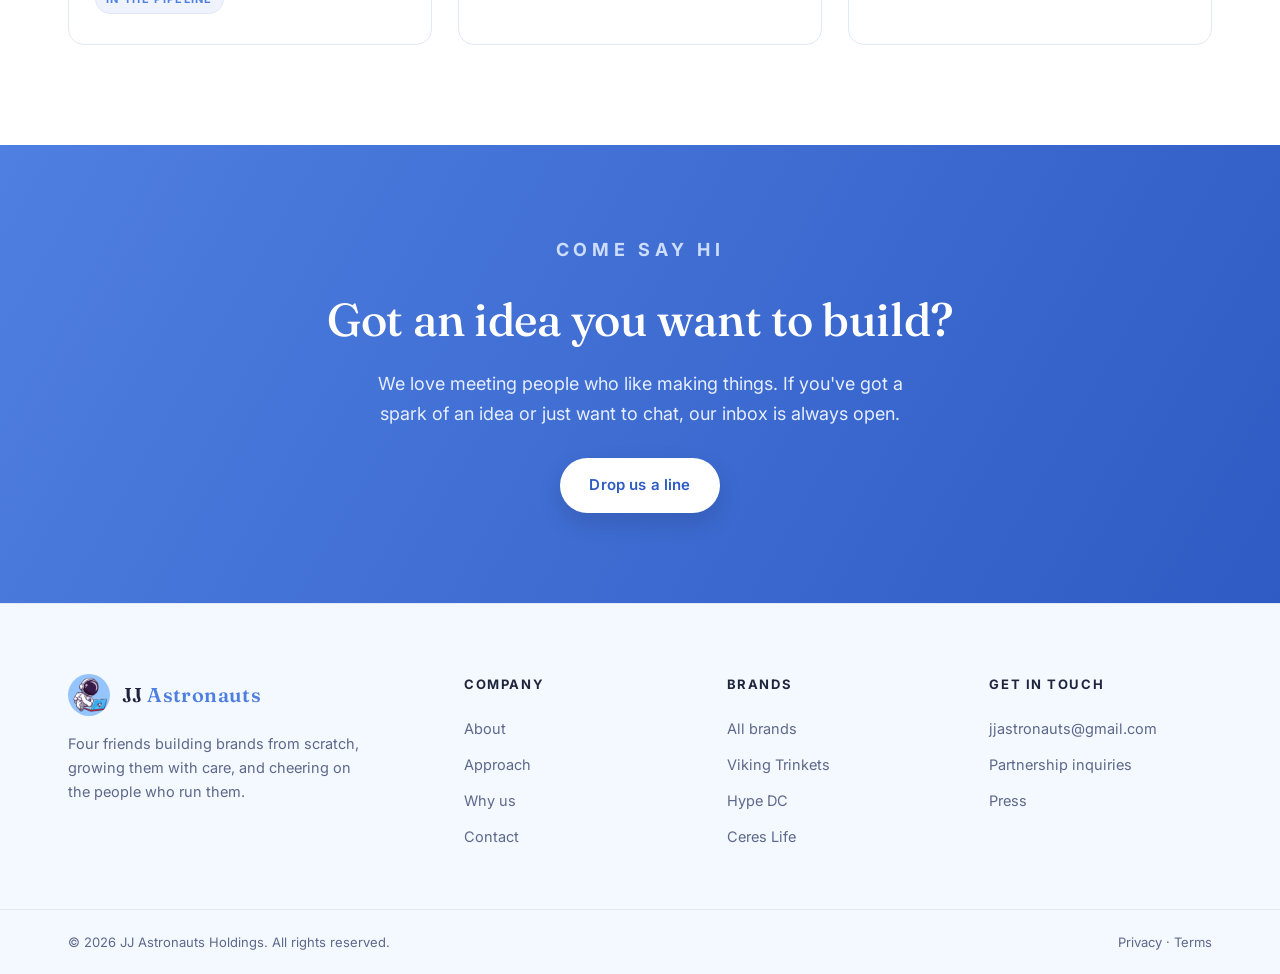
==== commit 013d6901: "Refresh JJ Astronauts site: light theme, astronaut logo, warmer copy - Rebuild corporate.css around " ====
--- a/brands.html
+++ b/brands.html
@@ -16,22 +16,18 @@
   <header class="site-header">
     <div class="container nav-inner">
       <a class="brand-logo" href="/" aria-label="JJ Astronauts home">
-        <svg class="mark" viewBox="0 0 40 40" fill="none" xmlns="http://www.w3.org/2000/svg" aria-hidden="true">
-          <circle cx="20" cy="20" r="18.5" stroke="#c8a96a" stroke-width="1.4"/>
-          <ellipse cx="20" cy="20" rx="18.5" ry="7" stroke="#c8a96a" stroke-width="1.1" opacity=".55" transform="rotate(-28 20 20)"/>
-          <circle cx="20" cy="20" r="5.4" fill="#c8a96a"/>
-        </svg>
+        <img class="mark" src="/images/jj-astronaut.png" alt="JJ Astronauts" />
         <span class="wordmark"><b>JJ</b> <span>Astronauts</span></span>
       </a>
       <nav class="nav-links" aria-label="Primary">
         <a href="/brands">Brands</a>
-        <a href="/#about">About</a>
-        <a href="/#approach">Approach</a>
-        <a href="/#values">Why us</a>
-        <a href="/#contact">Contact</a>
+        <a href="/#about">Our story</a>
+        <a href="/#approach">What we do</a>
+        <a href="/#values">How we roll</a>
+        <a href="/#contact">Say hi</a>
       </nav>
       <div class="nav-cta">
-        <a class="btn btn-gold" href="/#contact">Get in touch</a>
+        <a class="btn btn-gold" href="/#contact">Say hi</a>
       </div>
     </div>
   </header>
@@ -40,8 +36,8 @@
   <section class="page-hero">
     <div class="container">
       <p class="eyebrow on-dark">Our portfolio</p>
-      <h1>The brands we operate.</h1>
-      <p>A growing family of consumer brands, each backed by the full JJ Astronauts platform &mdash; capital, operations, and always-on customer support.</p>
+      <h1>The brands we've built.</h1>
+      <p>A growing little family of brands &mdash; each built from scratch, run by amazing people, and backed by the whole JJ Astronauts crew (support widget included).</p>
     </div>
   </section>
 
@@ -121,10 +117,10 @@
   <!-- CTA -->
   <section class="cta-band" id="contact">
     <div class="container">
-      <p class="eyebrow on-dark">Partner with us</p>
-      <h2>Want your brand in this family?</h2>
-      <p>We are always looking for profitable consumer brands to give a permanent home.</p>
-      <a class="btn btn-gold" href="mailto:hello@jjastronauts.com">Get in touch</a>
+      <p class="eyebrow on-dark">Come say hi</p>
+      <h2>Got an idea you want to build?</h2>
+      <p>We love meeting people who like making things. If you've got a spark of an idea or just want to chat, our inbox is always open.</p>
+      <a class="btn btn-gold" href="mailto:jjastronauts@gmail.com">Drop us a line</a>
     </div>
   </section>
 
@@ -133,14 +129,10 @@
     <div class="container footer-grid">
       <div class="footer-brand">
         <a class="brand-logo" href="/">
-          <svg class="mark" viewBox="0 0 40 40" fill="none" xmlns="http://www.w3.org/2000/svg" aria-hidden="true">
-            <circle cx="20" cy="20" r="18.5" stroke="#c8a96a" stroke-width="1.4"/>
-            <ellipse cx="20" cy="20" rx="18.5" ry="7" stroke="#c8a96a" stroke-width="1.1" opacity=".55" transform="rotate(-28 20 20)"/>
-            <circle cx="20" cy="20" r="5.4" fill="#c8a96a"/>
-          </svg>
+          <img class="mark" src="/images/jj-astronaut.png" alt="JJ Astronauts" />
           <span class="wordmark"><b>JJ</b> <span>Astronauts</span></span>
         </a>
-        <p>A holding company building and growing brands that go the distance.</p>
+        <p>Four friends building brands from scratch, growing them with care, and cheering on the people who run them.</p>
       </div>
       <div class="footer-col">
         <h4>Company</h4>
@@ -158,7 +150,7 @@
       </div>
       <div class="footer-col">
         <h4>Get in touch</h4>
-        <a href="mailto:hello@jjastronauts.com">hello@jjastronauts.com</a>
+        <a href="mailto:jjastronauts@gmail.com">jjastronauts@gmail.com</a>
         <a href="/#contact">Partnership inquiries</a>
         <a href="/#contact">Press</a>
       </div>
--- a/css/corporate.css
+++ b/css/corporate.css
@@ -1,14 +1,15 @@
 :root {
-  --navy: #0a1230;
-  --navy-deep: #060c1d;
-  --navy-soft: #0e1838;
-  --ink: #161d33;
-  --muted: #5b6478;
+  --sky: #aac6f3;          /* logo background blue */
+  --blue: #4f7fe0;         /* primary friendly blue */
+  --blue-deep: #2f5bc4;
+  --blue-soft: #eef3fe;    /* light tint */
+  --blue-mist: #e3ecfc;
+  --ink: #20243d;          /* helmet navy — main text */
+  --muted: #5e688a;
   --paper: #ffffff;
-  --mist: #f5f6f8;
-  --line: #e6e8ee;
-  --gold: #c8a96a;
-  --gold-dark: #b2914e;
+  --mist: #f4f8ff;
+  --line: #e1e8f6;
+  --rocket: #ef5d40;       /* playful accent, used sparingly */
   --maxw: 1200px;
 }
 
@@ -39,11 +40,11 @@
   text-transform: uppercase;
   letter-spacing: .26em;
   font-size: 12px;
-  font-weight: 600;
-  color: var(--gold-dark);
+  font-weight: 700;
+  color: var(--blue);
   margin: 0 0 18px;
 }
-.eyebrow.on-dark { color: var(--gold); }
+.eyebrow.on-dark { color: #cdddff; }
 
 /* Buttons */
 .btn {
@@ -57,26 +58,26 @@
   font-size: 15px;
   letter-spacing: .01em;
   padding: 14px 28px;
-  border-radius: 4px;
+  border-radius: 999px;
   transition: all .18s ease;
 }
-.btn-gold { background: var(--gold); color: var(--navy-deep); }
-.btn-gold:hover { background: var(--gold-dark); color: #fff; }
-.btn-ghost { background: transparent; color: #fff; border-color: rgba(255,255,255,.35); }
-.btn-ghost:hover { border-color: #fff; background: rgba(255,255,255,.06); }
-.btn-dark { background: var(--navy); color: #fff; }
-.btn-dark:hover { background: var(--navy-soft); }
+.btn-gold { background: var(--blue); color: #fff; box-shadow: 0 8px 20px rgba(79,127,224,.28); }
+.btn-gold:hover { background: var(--blue-deep); transform: translateY(-1px); }
+.btn-ghost { background: #fff; color: var(--ink); border-color: var(--line); }
+.btn-ghost:hover { border-color: var(--blue); color: var(--blue); }
+.btn-dark { background: var(--ink); color: #fff; }
+.btn-dark:hover { background: var(--blue-deep); }
 .btn-outline { background: transparent; color: var(--ink); border-color: var(--line); }
-.btn-outline:hover { border-color: var(--ink); }
+.btn-outline:hover { border-color: var(--blue); color: var(--blue); }
 
 /* Header / nav */
 .site-header {
   position: sticky;
   top: 0;
   z-index: 60;
-  background: rgba(6, 12, 29, .92);
+  background: rgba(255,255,255,.85);
   backdrop-filter: blur(10px);
-  border-bottom: 1px solid rgba(255,255,255,.08);
+  border-bottom: 1px solid var(--line);
 }
 .nav-inner {
   display: flex;
@@ -85,58 +86,70 @@
   height: 76px;
   gap: 28px;
 }
-.brand-logo { display: flex; align-items: center; gap: 12px; color: #fff; }
-.brand-logo .mark { width: 34px; height: 34px; flex: none; }
+.brand-logo { display: flex; align-items: center; gap: 12px; color: var(--ink); }
+.brand-logo .mark {
+  width: 42px; height: 42px; flex: none; border-radius: 50%;
+  object-fit: cover; background: var(--sky);
+}
 .brand-logo .wordmark { font-family: "Fraunces", serif; font-size: 20px; letter-spacing: .02em; }
 .brand-logo .wordmark b { font-weight: 600; }
-.brand-logo .wordmark span { color: var(--gold); font-weight: 600; }
+.brand-logo .wordmark span { color: var(--blue); font-weight: 600; }
 .nav-links { display: flex; align-items: center; gap: 30px; }
 .nav-links a {
-  color: #c7cde0;
+  color: var(--muted);
   font-size: 14.5px;
   font-weight: 500;
   letter-spacing: .01em;
   transition: color .15s ease;
 }
-.nav-links a:hover { color: #fff; }
+.nav-links a:hover { color: var(--ink); }
 .nav-cta { display: flex; align-items: center; gap: 14px; }
-.nav-cta .btn { padding: 10px 20px; font-size: 14px; }
+.nav-cta .btn { padding: 10px 22px; font-size: 14px; }
 
 /* Hero */
 .hero {
   background:
-    radial-gradient(1px 1px at 20% 30%, rgba(255,255,255,.7), transparent),
-    radial-gradient(1px 1px at 70% 20%, rgba(255,255,255,.5), transparent),
-    radial-gradient(1.5px 1.5px at 40% 70%, rgba(255,255,255,.6), transparent),
-    radial-gradient(1px 1px at 85% 60%, rgba(255,255,255,.45), transparent),
-    radial-gradient(1px 1px at 55% 45%, rgba(255,255,255,.5), transparent),
-    radial-gradient(900px 500px at 75% -10%, rgba(60,90,180,.35), transparent),
-    linear-gradient(180deg, var(--navy) 0%, var(--navy-deep) 100%);
-  color: #fff;
+    radial-gradient(800px 460px at 85% -10%, rgba(170,198,243,.55), transparent),
+    radial-gradient(700px 420px at 0% 110%, rgba(170,198,243,.35), transparent),
+    linear-gradient(180deg, var(--blue-soft) 0%, #ffffff 100%);
+  color: var(--ink);
   position: relative;
   overflow: hidden;
 }
-.hero-inner { padding: 110px 0 120px; max-width: 760px; }
-.hero h1 { font-size: clamp(40px, 6vw, 72px); color: #fff; margin-bottom: 22px; }
-.hero h1 em { font-style: italic; color: var(--gold); }
-.hero p.lead { font-size: 20px; color: #c2c9de; max-width: 600px; margin: 0 0 36px; }
+.hero-inner {
+  display: grid;
+  grid-template-columns: 1.05fr .95fr;
+  align-items: center;
+  gap: 48px;
+  padding: 84px 0 92px;
+}
+.hero-copy { max-width: 600px; }
+.hero h1 { font-size: clamp(40px, 5.4vw, 66px); color: var(--ink); margin-bottom: 22px; }
+.hero h1 em { font-style: italic; color: var(--blue); }
+.hero p.lead { font-size: 20px; color: var(--muted); max-width: 540px; margin: 0 0 36px; }
 .hero-actions { display: flex; gap: 14px; flex-wrap: wrap; }
-
-/* Stats band */
-.stats {
-  background: var(--navy-deep);
-  border-top: 1px solid rgba(255,255,255,.08);
-  color: #fff;
-}
+.hero-art {
+  justify-self: center;
+  width: 100%;
+  max-width: 420px;
+  border-radius: 28px;
+  overflow: hidden;
+  background: var(--sky);
+  box-shadow: 0 30px 60px rgba(47,91,196,.22);
+}
+.hero-art img { width: 100%; height: auto; }
+
+/* Stats band — friendly facts */
+.stats { background: var(--mist); border-top: 1px solid var(--line); border-bottom: 1px solid var(--line); }
 .stats-grid {
   display: grid;
   grid-template-columns: repeat(4, 1fr);
   gap: 1px;
-  background: rgba(255,255,255,.08);
-}
-.stat { background: var(--navy-deep); padding: 40px 28px; text-align: center; }
-.stat .num { font-family: "Fraunces", serif; font-size: 44px; color: var(--gold); line-height: 1; }
-.stat .label { color: #9aa3bd; font-size: 14px; margin-top: 10px; letter-spacing: .04em; }
+  background: var(--line);
+}
+.stat { background: var(--mist); padding: 40px 28px; text-align: center; }
+.stat .num { font-family: "Fraunces", serif; font-size: 40px; color: var(--blue); line-height: 1.05; }
+.stat .label { color: var(--muted); font-size: 14px; margin-top: 10px; letter-spacing: .03em; }
 
 /* Section base */
 .section { padding: 100px 0; }
@@ -151,20 +164,21 @@
 .split h2 { font-size: clamp(28px, 3.6vw, 42px); }
 .split .body p { color: var(--muted); font-size: 17px; margin-bottom: 18px; }
 .split .body p:last-child { margin-bottom: 0; }
+.split .body strong { color: var(--ink); font-weight: 600; }
 
 /* Approach cards */
 .cards { display: grid; grid-template-columns: repeat(3, 1fr); gap: 24px; margin-top: 54px; }
 .card {
   background: var(--paper);
   border: 1px solid var(--line);
-  border-radius: 10px;
+  border-radius: 16px;
   padding: 36px 30px;
   transition: transform .2s ease, box-shadow .2s ease;
 }
-.card:hover { transform: translateY(-4px); box-shadow: 0 18px 40px rgba(10,18,48,.08); }
+.card:hover { transform: translateY(-4px); box-shadow: 0 18px 40px rgba(47,91,196,.10); }
 .card .ico {
-  width: 46px; height: 46px; border-radius: 9px;
-  background: var(--navy); color: var(--gold);
+  width: 48px; height: 48px; border-radius: 12px;
+  background: var(--blue-soft); color: var(--blue);
   display: grid; place-items: center; margin-bottom: 22px;
 }
 .card h3 { font-size: 22px; margin-bottom: 10px; }
@@ -176,21 +190,21 @@
   position: relative;
   display: block;
   border: 1px solid var(--line);
-  border-radius: 12px;
+  border-radius: 16px;
   overflow: hidden;
   background: var(--paper);
   transition: transform .22s ease, box-shadow .22s ease, border-color .22s ease;
 }
-.brand-card:hover { transform: translateY(-5px); box-shadow: 0 24px 50px rgba(10,18,48,.12); border-color: #d6dae4; }
-.brand-card .thumb { aspect-ratio: 16 / 11; overflow: hidden; background: var(--navy); }
+.brand-card:hover { transform: translateY(-5px); box-shadow: 0 24px 50px rgba(47,91,196,.14); border-color: var(--sky); }
+.brand-card .thumb { aspect-ratio: 16 / 11; overflow: hidden; background: var(--blue-mist); }
 .brand-card .thumb img { width: 100%; height: 100%; object-fit: cover; transition: transform .4s ease; }
 .brand-card:hover .thumb img { transform: scale(1.05); }
 .brand-card .meta { padding: 26px 26px 30px; }
-.brand-card .cat { text-transform: uppercase; letter-spacing: .16em; font-size: 11.5px; font-weight: 600; color: var(--gold-dark); }
+.brand-card .cat { text-transform: uppercase; letter-spacing: .16em; font-size: 11.5px; font-weight: 700; color: var(--blue); }
 .brand-card h3 { font-size: 24px; margin: 8px 0 8px; }
 .brand-card p { color: var(--muted); font-size: 15px; margin: 0 0 16px; }
 .brand-card .visit { color: var(--ink); font-weight: 600; font-size: 14.5px; display: inline-flex; gap: 6px; align-items: center; }
-.brand-card .visit .arrow { color: var(--gold-dark); transition: transform .2s ease; }
+.brand-card .visit .arrow { color: var(--blue); transition: transform .2s ease; }
 .brand-card:hover .visit .arrow { transform: translateX(4px); }
 
 /* Soon tile */
@@ -198,52 +212,65 @@
 .brand-card.soon:hover { transform: none; box-shadow: none; border-color: var(--line); }
 .brand-card.soon .thumb {
   background:
-    repeating-linear-gradient(135deg, #0e1838 0 14px, #0a1230 14px 28px);
+    repeating-linear-gradient(135deg, #eef3fe 0 14px, #e3ecfc 14px 28px);
   display: grid; place-items: center;
 }
-.brand-card.soon .thumb span { color: #79859f; font-size: 13px; letter-spacing: .18em; text-transform: uppercase; font-weight: 600; }
-.badge-soon { display: inline-block; background: var(--mist); border: 1px solid var(--line); color: var(--muted); font-size: 11px; font-weight: 600; letter-spacing: .12em; text-transform: uppercase; padding: 5px 10px; border-radius: 999px; }
+.brand-card.soon .thumb span { color: var(--blue); font-size: 13px; letter-spacing: .18em; text-transform: uppercase; font-weight: 700; opacity: .7; }
+.badge-soon { display: inline-block; background: var(--blue-soft); border: 1px solid var(--line); color: var(--blue); font-size: 11px; font-weight: 700; letter-spacing: .12em; text-transform: uppercase; padding: 5px 10px; border-radius: 999px; }
 
 .center-cta { text-align: center; margin-top: 50px; }
 
-/* Values band */
-.values { background: var(--navy); color: #fff; }
-.values .section-head h2 { color: #fff; }
-.values .section-head p { color: #aab2cb; }
-.values-grid { display: grid; grid-template-columns: repeat(3, 1fr); gap: 40px; margin-top: 50px; }
-.value h3 { color: #fff; font-size: 21px; display: flex; align-items: center; gap: 12px; }
-.value h3::before { content: ""; width: 26px; height: 2px; background: var(--gold); }
-.value p { color: #aab2cb; font-size: 15.5px; margin: 8px 0 0; }
-
-/* CTA */
+/* Values band — soft blue, friendly */
+.values { background: var(--blue-soft); }
+.values .section-head h2 { color: var(--ink); }
+.values .section-head p { color: var(--muted); }
+.values-grid { display: grid; grid-template-columns: repeat(3, 1fr); gap: 28px; margin-top: 50px; }
+.value {
+  background: var(--paper);
+  border: 1px solid var(--line);
+  border-radius: 16px;
+  padding: 32px 28px;
+}
+.value h3 { color: var(--ink); font-size: 21px; display: flex; align-items: center; gap: 12px; }
+.value h3::before { content: ""; width: 26px; height: 3px; border-radius: 2px; background: var(--blue); }
+.value p { color: var(--muted); font-size: 15.5px; margin: 8px 0 0; }
+
+/* CTA — the one bold blue moment */
 .cta-band {
-  background: linear-gradient(120deg, var(--navy) 0%, var(--navy-soft) 100%);
+  background: linear-gradient(120deg, var(--blue) 0%, var(--blue-deep) 100%);
   color: #fff; text-align: center; padding: 90px 0;
 }
 .cta-band h2 { color: #fff; font-size: clamp(30px, 4vw, 46px); }
-.cta-band p { color: #b9c0d6; font-size: 18px; max-width: 540px; margin: 0 auto 30px; }
+.cta-band p { color: #e6eeff; font-size: 18px; max-width: 560px; margin: 0 auto 30px; }
+.cta-band .btn-gold { background: #fff; color: var(--blue-deep); box-shadow: 0 10px 24px rgba(0,0,0,.12); }
+.cta-band .btn-gold:hover { background: #f1f5ff; color: var(--blue-deep); }
 
 /* Page hero (brands/about) */
 .page-hero {
-  background: linear-gradient(180deg, var(--navy) 0%, var(--navy-deep) 100%);
-  color: #fff; padding: 90px 0 80px;
-}
-.page-hero h1 { color: #fff; font-size: clamp(36px, 5vw, 58px); }
-.page-hero p { color: #c2c9de; font-size: 19px; max-width: 620px; margin: 6px 0 0; }
-
-/* Footer */
-.site-footer { background: var(--navy-deep); color: #aeb6cd; padding-top: 70px; }
+  background:
+    radial-gradient(700px 380px at 90% -20%, rgba(170,198,243,.5), transparent),
+    linear-gradient(180deg, var(--blue-soft) 0%, #ffffff 100%);
+  color: var(--ink); padding: 90px 0 80px; border-bottom: 1px solid var(--line);
+}
+.page-hero .eyebrow.on-dark { color: var(--blue); }
+.page-hero h1 { color: var(--ink); font-size: clamp(36px, 5vw, 58px); }
+.page-hero p { color: var(--muted); font-size: 19px; max-width: 620px; margin: 6px 0 0; }
+
+/* Footer — light */
+.site-footer { background: var(--mist); color: var(--muted); padding-top: 70px; border-top: 1px solid var(--line); }
 .footer-grid { display: grid; grid-template-columns: 1.6fr 1fr 1fr 1fr; gap: 40px; padding-bottom: 54px; }
 .footer-brand .brand-logo { margin-bottom: 16px; }
-.footer-brand p { color: #8b93ad; font-size: 14.5px; max-width: 300px; }
-.footer-col h4 { color: #fff; font-family: "Inter", sans-serif; font-size: 13px; text-transform: uppercase; letter-spacing: .12em; margin: 0 0 16px; }
-.footer-col a { display: block; padding: 6px 0; font-size: 14.5px; color: #9aa3bd; }
-.footer-col a:hover { color: var(--gold); }
-.footer-bottom { border-top: 1px solid rgba(255,255,255,.08); padding: 22px 0; }
-.footer-bottom .container { display: flex; justify-content: space-between; flex-wrap: wrap; gap: 10px; font-size: 13px; color: #7e87a3; }
+.footer-brand p { color: var(--muted); font-size: 14.5px; max-width: 300px; }
+.footer-col h4 { color: var(--ink); font-family: "Inter", sans-serif; font-size: 13px; text-transform: uppercase; letter-spacing: .12em; margin: 0 0 16px; }
+.footer-col a { display: block; padding: 6px 0; font-size: 14.5px; color: var(--muted); }
+.footer-col a:hover { color: var(--blue); }
+.footer-bottom { border-top: 1px solid var(--line); padding: 22px 0; }
+.footer-bottom .container { display: flex; justify-content: space-between; flex-wrap: wrap; gap: 10px; font-size: 13px; color: var(--muted); }
 
 /* Responsive */
 @media (max-width: 980px) {
+  .hero-inner { grid-template-columns: 1fr; gap: 40px; }
+  .hero-art { order: -1; max-width: 320px; }
   .stats-grid { grid-template-columns: repeat(2, 1fr); }
   .split { grid-template-columns: 1fr; gap: 32px; }
   .cards, .brand-grid, .values-grid { grid-template-columns: 1fr 1fr; }
@@ -252,7 +279,7 @@
 @media (max-width: 720px) {
   .nav-links { display: none; }
   .cards, .brand-grid, .values-grid { grid-template-columns: 1fr; }
-  .hero-inner { padding: 80px 0 90px; }
+  .hero-inner { padding: 64px 0 72px; }
   .section { padding: 70px 0; }
 }
 @media (max-width: 520px) {
